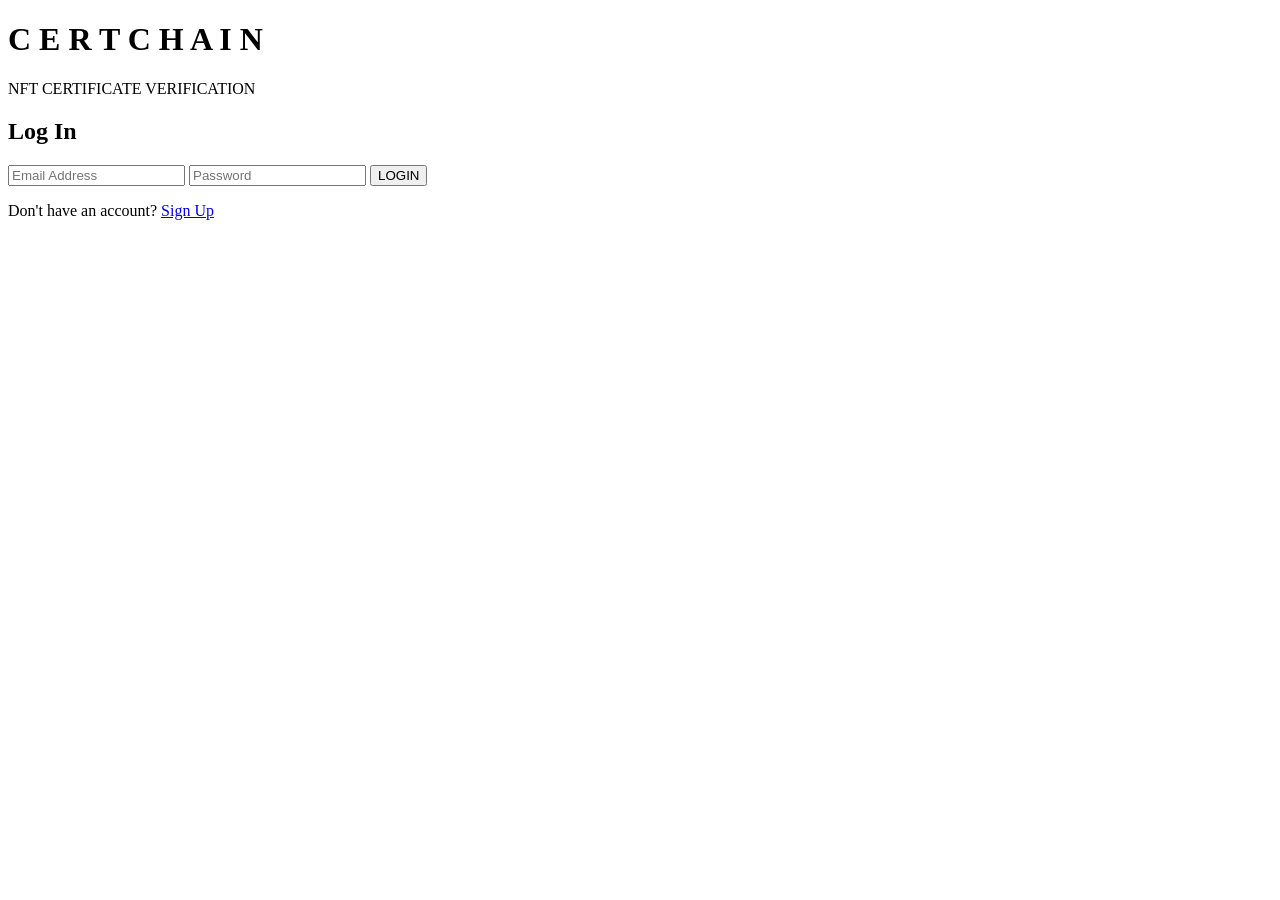
==== certchain-dashboard.html @ 542d5661 "Add files via upload" ====
<!DOCTYPE html>
<html lang="en">
<head>
<meta charset="UTF-8">
<meta name="viewport" content="width=device-width, initial-scale=1.0">
<title>CertChain — User Dashboard</title>
<link href="https://fonts.googleapis.com/css2?family=Barlow+Condensed:wght@400;600;700;800&family=Share+Tech+Mono&family=Barlow:wght@300;400;500&display=swap" rel="stylesheet">
<style>
  :root {
    --bg: #06080f;
    --surface: #0d1117;
    --surface2: #111827;
    --border: rgba(0,255,220,0.15);
    --border2: rgba(0,255,220,0.08);
    --cyan: #00ffd4;
    --cyan-dim: rgba(0,255,212,0.12);
    --cyan-glow: rgba(0,255,212,0.35);
    --white: #e8f0f7;
    --muted: #6b7a8d;
    --accent: #f0c040;
    --red: #ff4d6d;
    --green: #00e5a0;
  }

  * { margin: 0; padding: 0; box-sizing: border-box; }

  body {
    background: var(--bg);
    color: var(--white);
    font-family: 'Barlow', sans-serif;
    min-height: 100vh;
    overflow-x: hidden;
  }

  /* Starfield */
  .stars {
    position: fixed;
    inset: 0;
    pointer-events: none;
    z-index: 0;
    overflow: hidden;
  }
  .star {
    position: absolute;
    border-radius: 50%;
    background: white;
    animation: twinkle var(--d) ease-in-out infinite alternate;
  }
  @keyframes twinkle { from { opacity: 0.1; } to { opacity: 0.6; } }

  /* Ambient blobs */
  .blob {
    position: fixed;
    border-radius: 50%;
    filter: blur(80px);
    pointer-events: none;
    z-index: 0;
    animation: drift 12s ease-in-out infinite alternate;
  }
  .blob1 { width: 400px; height: 400px; background: rgba(0,255,212,0.05); top: -100px; left: -100px; }
  .blob2 { width: 300px; height: 300px; background: rgba(240,192,64,0.04); bottom: 100px; right: 0; animation-delay: -6s; }
  @keyframes drift { from { transform: translate(0,0); } to { transform: translate(30px, 20px); } }

  /* NAV */
  nav {
    position: sticky;
    top: 0;
    z-index: 100;
    display: flex;
    align-items: center;
    justify-content: space-between;
    padding: 0 40px;
    height: 60px;
    background: rgba(6,8,15,0.85);
    backdrop-filter: blur(16px);
    border-bottom: 1px solid var(--border2);
  }
  .nav-logo {
    font-family: 'Barlow Condensed', sans-serif;
    font-size: 20px;
    font-weight: 800;
    letter-spacing: 2px;
    text-transform: uppercase;
  }
  .nav-logo span { color: var(--cyan); }
  .nav-right { display: flex; align-items: center; gap: 12px; }
  .nav-badge {
    display: flex;
    align-items: center;
    gap: 8px;
    padding: 6px 14px;
    border: 1px solid var(--border);
    background: var(--cyan-dim);
    font-family: 'Share Tech Mono', monospace;
    font-size: 11px;
    letter-spacing: 1px;
    text-transform: uppercase;
    color: var(--cyan);
    cursor: default;
  }
  .nav-dot { width: 7px; height: 7px; border-radius: 50%; background: var(--cyan); animation: pulse 2s ease-in-out infinite; }
  @keyframes pulse { 0%,100% { box-shadow: 0 0 0 0 var(--cyan-glow); } 50% { box-shadow: 0 0 0 6px transparent; } }
  .nav-btn {
    padding: 6px 14px;
    border: 1px solid var(--border);
    background: transparent;
    color: var(--muted);
    font-family: 'Share Tech Mono', monospace;
    font-size: 11px;
    letter-spacing: 1px;
    text-transform: uppercase;
    cursor: pointer;
    transition: all 0.2s;
  }
  .nav-btn:hover { border-color: var(--cyan); color: var(--cyan); }

  /* LAYOUT */
  main {
    position: relative;
    z-index: 1;
    max-width: 1200px;
    margin: 0 auto;
    padding: 60px 40px 80px;
  }

  /* PAGE HEADER */
  .page-header {
    margin-bottom: 56px;
    animation: fadeUp 0.6s ease both;
  }
  .page-label {
    font-family: 'Share Tech Mono', monospace;
    font-size: 11px;
    letter-spacing: 3px;
    color: var(--cyan);
    text-transform: uppercase;
    margin-bottom: 12px;
    display: flex;
    align-items: center;
    gap: 10px;
  }
  .page-label::before { content: '//'; opacity: 0.5; }
  .page-label::after { content: ''; flex: 0 0 40px; height: 1px; background: var(--cyan); opacity: 0.4; }
  h1 {
    font-family: 'Barlow Condensed', sans-serif;
    font-size: clamp(52px, 7vw, 88px);
    font-weight: 800;
    line-height: 0.9;
    text-transform: uppercase;
    letter-spacing: -1px;
  }
  h1 .accent { color: var(--cyan); display: block; }
  .page-sub {
    margin-top: 16px;
    font-size: 14px;
    color: var(--muted);
    max-width: 420px;
    line-height: 1.6;
  }

  /* GRID */
  .grid { display: grid; gap: 24px; }
  .grid-2 { grid-template-columns: 1fr 1fr; }
  .grid-3 { grid-template-columns: 1fr 1fr 1fr; }

  /* CARD */
  .card {
    background: var(--surface);
    border: 1px solid var(--border2);
    padding: 32px;
    position: relative;
    overflow: hidden;
    transition: border-color 0.3s, transform 0.3s;
    animation: fadeUp 0.6s ease both;
  }
  .card::before {
    content: '';
    position: absolute;
    inset: 0;
    background: linear-gradient(135deg, var(--cyan-dim) 0%, transparent 60%);
    opacity: 0;
    transition: opacity 0.3s;
  }
  .card:hover { border-color: var(--border); transform: translateY(-2px); }
  .card:hover::before { opacity: 1; }
  .card-corner {
    position: absolute;
    top: 0; right: 0;
    width: 32px; height: 32px;
    border-left: 1px solid var(--border);
    border-bottom: 1px solid var(--border);
    transform: translate(1px,-1px);
    pointer-events: none;
  }

  /* USER PROFILE CARD */
  .profile-card { grid-column: 1 / -1; animation-delay: 0.1s; }
  .profile-inner { display: flex; align-items: center; gap: 32px; }
  .avatar {
    width: 80px; height: 80px;
    border-radius: 50%;
    border: 2px solid var(--cyan);
    background: linear-gradient(135deg, #0d2b26, #091a28);
    display: flex; align-items: center; justify-content: center;
    font-family: 'Barlow Condensed', sans-serif;
    font-size: 32px;
    font-weight: 800;
    color: var(--cyan);
    flex-shrink: 0;
    position: relative;
  }
  .avatar-ring {
    position: absolute;
    inset: -6px;
    border-radius: 50%;
    border: 1px solid var(--cyan-glow);
    animation: spin 8s linear infinite;
  }
  @keyframes spin { to { transform: rotate(360deg); } }
  .avatar-ring::after {
    content: '';
    position: absolute;
    top: 0; left: 50%;
    width: 5px; height: 5px;
    border-radius: 50%;
    background: var(--cyan);
    transform: translate(-50%, -50%);
  }
  .profile-info { flex: 1; }
  .profile-name {
    font-family: 'Barlow Condensed', sans-serif;
    font-size: 32px;
    font-weight: 800;
    text-transform: uppercase;
    letter-spacing: 1px;
    line-height: 1;
  }
  .profile-id {
    font-family: 'Share Tech Mono', monospace;
    font-size: 11px;
    color: var(--cyan);
    letter-spacing: 2px;
    margin-top: 6px;
    opacity: 0.8;
  }
  .profile-meta { display: flex; gap: 24px; margin-top: 16px; }
  .meta-item { display: flex; flex-direction: column; gap: 4px; }
  .meta-label {
    font-family: 'Share Tech Mono', monospace;
    font-size: 9px;
    letter-spacing: 2px;
    color: var(--muted);
    text-transform: uppercase;
  }
  .meta-value { font-size: 13px; color: var(--white); font-weight: 500; }
  .status-badge {
    display: inline-flex;
    align-items: center;
    gap: 6px;
    padding: 4px 10px;
    background: rgba(0,229,160,0.1);
    border: 1px solid rgba(0,229,160,0.25);
    font-family: 'Share Tech Mono', monospace;
    font-size: 10px;
    letter-spacing: 1.5px;
    color: var(--green);
    text-transform: uppercase;
  }
  .status-dot { width: 6px; height: 6px; border-radius: 50%; background: var(--green); }

  .profile-stats { display: flex; flex-direction: column; gap: 12px; align-items: flex-end; }
  .stat-box {
    text-align: center;
    padding: 12px 20px;
    border: 1px solid var(--border2);
    background: rgba(0,255,212,0.03);
    min-width: 90px;
  }
  .stat-num {
    font-family: 'Barlow Condensed', sans-serif;
    font-size: 28px;
    font-weight: 800;
    color: var(--cyan);
    line-height: 1;
  }
  .stat-label {
    font-family: 'Share Tech Mono', monospace;
    font-size: 9px;
    letter-spacing: 1.5px;
    color: var(--muted);
    text-transform: uppercase;
    margin-top: 4px;
  }

  /* ACTION CARDS */
  .action-card { cursor: pointer; animation-delay: 0.2s; }
  .action-card:nth-child(2) { animation-delay: 0.3s; }
  .action-card-icon {
    width: 48px; height: 48px;
    border: 1px solid var(--border);
    display: flex; align-items: center; justify-content: center;
    margin-bottom: 20px;
    position: relative;
  }
  .action-card-icon svg { width: 22px; height: 22px; }
  .action-card-icon::after {
    content: '';
    position: absolute;
    inset: 3px;
    background: var(--cyan-dim);
    opacity: 0;
    transition: opacity 0.3s;
  }
  .action-card:hover .action-card-icon::after { opacity: 1; }
  .action-card-title {
    font-family: 'Barlow Condensed', sans-serif;
    font-size: 26px;
    font-weight: 800;
    text-transform: uppercase;
    letter-spacing: 1px;
    line-height: 1;
    margin-bottom: 8px;
  }
  .action-card-title span { color: var(--cyan); display: block; }
  .action-card-desc { font-size: 13px; color: var(--muted); line-height: 1.6; margin-bottom: 24px; }
  .action-btn {
    display: inline-flex;
    align-items: center;
    gap: 10px;
    padding: 12px 24px;
    background: transparent;
    border: 1px solid var(--cyan);
    color: var(--cyan);
    font-family: 'Share Tech Mono', monospace;
    font-size: 11px;
    letter-spacing: 2px;
    text-transform: uppercase;
    cursor: pointer;
    transition: all 0.25s;
    position: relative;
    overflow: hidden;
  }
  .action-btn::before {
    content: '';
    position: absolute;
    inset: 0;
    background: var(--cyan);
    transform: translateX(-100%);
    transition: transform 0.25s;
    z-index: -1;
  }
  .action-btn:hover { color: var(--bg); }
  .action-btn:hover::before { transform: translateX(0); }
  .action-btn-alt {
    border-color: var(--accent);
    color: var(--accent);
  }
  .action-btn-alt::before { background: var(--accent); }

  /* CERTIFICATES TABLE */
  .cert-section { animation-delay: 0.35s; }
  .section-head {
    display: flex;
    align-items: center;
    justify-content: space-between;
    margin-bottom: 20px;
  }
  .section-title {
    font-family: 'Barlow Condensed', sans-serif;
    font-size: 18px;
    font-weight: 700;
    text-transform: uppercase;
    letter-spacing: 2px;
    display: flex;
    align-items: center;
    gap: 10px;
  }
  .section-title::before {
    content: '';
    width: 4px; height: 18px;
    background: var(--cyan);
  }
  .section-count {
    font-family: 'Share Tech Mono', monospace;
    font-size: 11px;
    color: var(--muted);
    letter-spacing: 1px;
  }

  .cert-table { width: 100%; border-collapse: collapse; }
  .cert-table th {
    font-family: 'Share Tech Mono', monospace;
    font-size: 9px;
    letter-spacing: 2px;
    color: var(--muted);
    text-transform: uppercase;
    padding: 10px 16px;
    text-align: left;
    border-bottom: 1px solid var(--border2);
  }
  .cert-table td {
    padding: 14px 16px;
    font-size: 13px;
    border-bottom: 1px solid var(--border2);
    transition: background 0.2s;
  }
  .cert-table tr:hover td { background: rgba(0,255,212,0.03); }
  .cert-name { font-weight: 500; color: var(--white); }
  .cert-issuer { color: var(--muted); font-size: 12px; }
  .cert-hash {
    font-family: 'Share Tech Mono', monospace;
    font-size: 11px;
    color: var(--cyan);
    opacity: 0.7;
  }
  .cert-date { color: var(--muted); font-size: 12px; }
  .badge {
    display: inline-flex;
    align-items: center;
    gap: 5px;
    padding: 3px 10px;
    font-family: 'Share Tech Mono', monospace;
    font-size: 9px;
    letter-spacing: 1.5px;
    text-transform: uppercase;
    border: 1px solid;
  }
  .badge-valid { color: var(--green); border-color: rgba(0,229,160,0.3); background: rgba(0,229,160,0.08); }
  .badge-pending { color: var(--accent); border-color: rgba(240,192,64,0.3); background: rgba(240,192,64,0.08); }
  .badge-dot { width: 5px; height: 5px; border-radius: 50%; background: currentColor; }
  .view-link {
    font-family: 'Share Tech Mono', monospace;
    font-size: 10px;
    color: var(--cyan);
    letter-spacing: 1px;
    text-transform: uppercase;
    cursor: pointer;
    opacity: 0.7;
    transition: opacity 0.2s;
    background: none;
    border: none;
  }
  .view-link:hover { opacity: 1; }

  /* WALLET CARD */
  .wallet-card { animation-delay: 0.45s; }
  .wallet-addr {
    font-family: 'Share Tech Mono', monospace;
    font-size: 12px;
    color: var(--cyan);
    letter-spacing: 1px;
    word-break: break-all;
    margin: 16px 0;
    padding: 12px;
    border: 1px solid var(--border2);
    background: rgba(0,255,212,0.03);
    line-height: 1.6;
  }
  .wallet-copy {
    padding: 8px 16px;
    border: 1px solid var(--border);
    background: transparent;
    color: var(--muted);
    font-family: 'Share Tech Mono', monospace;
    font-size: 10px;
    letter-spacing: 1.5px;
    text-transform: uppercase;
    cursor: pointer;
    transition: all 0.2s;
  }
  .wallet-copy:hover { border-color: var(--cyan); color: var(--cyan); }

  /* ACTIVITY */
  .activity-card { animation-delay: 0.5s; }
  .activity-list { list-style: none; display: flex; flex-direction: column; gap: 0; }
  .activity-item {
    display: flex;
    align-items: flex-start;
    gap: 14px;
    padding: 14px 0;
    border-bottom: 1px solid var(--border2);
  }
  .activity-item:last-child { border-bottom: none; }
  .activity-icon {
    width: 32px; height: 32px;
    border: 1px solid var(--border);
    display: flex; align-items: center; justify-content: center;
    flex-shrink: 0;
    font-size: 14px;
  }
  .activity-text { flex: 1; }
  .activity-action { font-size: 13px; font-weight: 500; }
  .activity-detail { font-size: 11px; color: var(--muted); margin-top: 2px; font-family: 'Share Tech Mono', monospace; letter-spacing: 0.5px; }
  .activity-time { font-family: 'Share Tech Mono', monospace; font-size: 10px; color: var(--muted); letter-spacing: 1px; white-space: nowrap; }

  /* DIVIDER */
  .section-gap { margin-top: 40px; }

  /* ANIMATIONS */
  @keyframes fadeUp {
    from { opacity: 0; transform: translateY(20px); }
    to { opacity: 1; transform: translateY(0); }
  }

  /* MODAL OVERLAY */
  .modal-overlay {
    position: fixed;
    inset: 0;
    background: rgba(6,8,15,0.9);
    backdrop-filter: blur(8px);
    z-index: 200;
    display: flex;
    align-items: center;
    justify-content: center;
    opacity: 0;
    pointer-events: none;
    transition: opacity 0.3s;
  }
  .modal-overlay.active { opacity: 1; pointer-events: all; }
  .modal {
    background: var(--surface);
    border: 1px solid var(--border);
    padding: 40px;
    max-width: 480px;
    width: 90%;
    position: relative;
    transform: translateY(20px);
    transition: transform 0.3s;
  }
  .modal-overlay.active .modal { transform: translateY(0); }
  .modal-title {
    font-family: 'Barlow Condensed', sans-serif;
    font-size: 28px;
    font-weight: 800;
    text-transform: uppercase;
    letter-spacing: 1px;
    margin-bottom: 6px;
  }
  .modal-title span { color: var(--cyan); }
  .modal-sub { font-size: 13px; color: var(--muted); margin-bottom: 24px; line-height: 1.6; }
  .modal-close {
    position: absolute;
    top: 16px; right: 16px;
    background: none;
    border: 1px solid var(--border);
    color: var(--muted);
    width: 32px; height: 32px;
    cursor: pointer;
    font-size: 16px;
    display: flex; align-items: center; justify-content: center;
    transition: all 0.2s;
    font-family: 'Share Tech Mono', monospace;
  }
  .modal-close:hover { border-color: var(--cyan); color: var(--cyan); }
  .input-group { margin-bottom: 16px; }
  .input-label {
    font-family: 'Share Tech Mono', monospace;
    font-size: 9px;
    letter-spacing: 2px;
    color: var(--muted);
    text-transform: uppercase;
    margin-bottom: 8px;
    display: block;
  }
  .input-field {
    width: 100%;
    background: var(--surface2);
    border: 1px solid var(--border2);
    color: var(--white);
    padding: 12px 14px;
    font-family: 'Share Tech Mono', monospace;
    font-size: 12px;
    letter-spacing: 1px;
    outline: none;
    transition: border-color 0.2s;
  }
  .input-field:focus { border-color: var(--cyan); }
  .input-field::placeholder { color: var(--muted); opacity: 0.5; }

  .modal-result {
    padding: 16px;
    border: 1px solid var(--border2);
    background: rgba(0,255,212,0.03);
    margin-top: 16px;
    display: none;
  }
  .modal-result.show { display: block; }
  .result-valid { border-color: rgba(0,229,160,0.3); }
  .result-label {
    font-family: 'Share Tech Mono', monospace;
    font-size: 10px;
    letter-spacing: 2px;
    text-transform: uppercase;
    color: var(--green);
    margin-bottom: 8px;
    display: flex;
    align-items: center;
    gap: 8px;
  }
  .result-label::before { content: '✓'; }
  .result-detail { font-size: 13px; color: var(--white); line-height: 1.7; }
  .result-detail span { color: var(--muted); font-size: 12px; display: block; }

  @media (max-width: 768px) {
    .grid-2, .grid-3 { grid-template-columns: 1fr; }
    .profile-inner { flex-direction: column; align-items: flex-start; gap: 20px; }
    .profile-stats { flex-direction: row; align-items: flex-start; }
    nav { padding: 0 20px; }
    main { padding: 40px 20px; }
    .profile-meta { flex-wrap: wrap; gap: 16px; }
  }
</style>
</head>
<body>

<!-- Stars -->
<div class="stars" id="stars"></div>
<div class="blob blob1"></div>
<div class="blob blob2"></div>

<!-- NAV -->
<nav>
  <div class="nav-logo"><span>Cert</span>Chain</div>
  <div class="nav-right">
    <div class="nav-badge"><div class="nav-dot"></div> Dashboard</div>
    <button class="nav-btn" onclick="logout()">← Logout</button>
  </div>
</nav>

<!-- MAIN -->
<main>
  <!-- Page Header -->
  <div class="page-header">
    <div class="page-label">User Portal</div>
    <h1>MY <span class="accent">Dashboard</span></h1>
    <p class="page-sub">Manage your blockchain-verified credentials and track all certificate activity.</p>
  </div>

  <!-- Profile + Stats -->
  <div class="grid" style="animation-delay:0.05s">
    <div class="card profile-card">
      <div class="card-corner"></div>
      <div class="profile-inner">
        <div class="avatar">
          AK
          <div class="avatar-ring"></div>
        </div>
        <div class="profile-info">
          <div class="profile-name">Arjun Kumar</div>
          <div class="profile-id">UID // 0x7F3A9C2D1E8B</div>
          <div class="profile-meta">
            <div class="meta-item">
              <span class="meta-label">Email</span>
              <span class="meta-value">arjun.kumar@techcorp.in</span>
            </div>
            <div class="meta-item">
              <span class="meta-label">Member Since</span>
              <span class="meta-value">Jan 2024</span>
            </div>
            <div class="meta-item">
              <span class="meta-label">Status</span>
              <div class="status-badge"><div class="status-dot"></div> Verified</div>
            </div>
          </div>
        </div>
        <div class="profile-stats">
          <div class="stat-box">
            <div class="stat-num">06</div>
            <div class="stat-label">Certs</div>
          </div>
          <div class="stat-box">
            <div class="stat-num">04</div>
            <div class="stat-label">Active</div>
          </div>
        </div>
      </div>
    </div>
  </div>

  <!-- Action Cards -->
  <div class="grid grid-2 section-gap">
    <div class="card action-card" onclick="openVerify()">
      <div class="card-corner"></div>
      <div class="action-card-icon">
        <svg viewBox="0 0 24 24" fill="none" stroke="var(--cyan)" stroke-width="1.5">
          <path d="M9 12l2 2 4-4m6 2a9 9 0 11-18 0 9 9 0 0118 0z"/>
        </svg>
      </div>
      <div class="action-card-title">Verify <span>Certificate</span></div>
      <div class="action-card-desc">Instantly authenticate any certificate on the blockchain. Enter a certificate ID or hash to confirm its validity and origin.</div>
      <button class="action-btn" onclick="openVerify(); event.stopPropagation()">
        <svg width="12" height="12" viewBox="0 0 24 24" fill="none" stroke="currentColor" stroke-width="2"><path d="M9 12l2 2 4-4"/><circle cx="12" cy="12" r="10"/></svg>
        Verify Now
      </button>
    </div>

    <div class="card action-card" onclick="openMyCerts()">
      <div class="card-corner"></div>
      <div class="action-card-icon">
        <svg viewBox="0 0 24 24" fill="none" stroke="var(--accent)" stroke-width="1.5">
          <path d="M9 5H7a2 2 0 00-2 2v12a2 2 0 002 2h10a2 2 0 002-2V7a2 2 0 00-2-2h-2M9 5a2 2 0 002 2h2a2 2 0 002-2M9 5a2 2 0 012-2h2a2 2 0 012 2"/>
        </svg>
      </div>
      <div class="action-card-title">My <span style="color:var(--accent)">Certificates</span></div>
      <div class="action-card-desc">View, download, and share all your issued NFT certificates. Each credential is permanently recorded on the blockchain.</div>
      <button class="action-btn action-btn-alt" onclick="openMyCerts(); event.stopPropagation()">
        <svg width="12" height="12" viewBox="0 0 24 24" fill="none" stroke="currentColor" stroke-width="2"><path d="M9 5H7a2 2 0 00-2 2v12a2 2 0 002 2h10a2 2 0 002-2V7a2 2 0 00-2-2h-2"/></svg>
        View Certificates
      </button>
    </div>
  </div>

  <!-- Certificates Table -->
  <div class="section-gap">
    <div class="card cert-section">
      <div class="card-corner"></div>
      <div class="section-head">
        <div class="section-title">Recent Certificates</div>
        <div class="section-count">Showing 4 of 6</div>
      </div>
      <table class="cert-table">
        <thead>
          <tr>
            <th>Certificate</th>
            <th>Issuer</th>
            <th>Hash</th>
            <th>Issued</th>
            <th>Status</th>
            <th></th>
          </tr>
        </thead>
        <tbody>
          <tr>
            <td><div class="cert-name">Advanced Web Development</div></td>
            <td><div class="cert-issuer">MIT OpenCourseWare</div></td>
            <td><div class="cert-hash">0x3f9a…d812</div></td>
            <td><div class="cert-date">15 Jan 2025</div></td>
            <td><div class="badge badge-valid"><div class="badge-dot"></div>Valid</div></td>
            <td><button class="view-link">View →</button></td>
          </tr>
          <tr>
            <td><div class="cert-name">Blockchain Fundamentals</div></td>
            <td><div class="cert-issuer">Coursera / IBM</div></td>
            <td><div class="cert-hash">0xa1c7…e290</div></td>
            <td><div class="cert-date">03 Nov 2024</div></td>
            <td><div class="badge badge-valid"><div class="badge-dot"></div>Valid</div></td>
            <td><button class="view-link">View →</button></td>
          </tr>
          <tr>
            <td><div class="cert-name">Smart Contract Security</div></td>
            <td><div class="cert-issuer">Cyfrin Updraft</div></td>
            <td><div class="cert-hash">0x88b3…f41a</div></td>
            <td><div class="cert-date">22 Aug 2024</div></td>
            <td><div class="badge badge-pending"><div class="badge-dot"></div>Pending</div></td>
            <td><button class="view-link">View →</button></td>
          </tr>
          <tr>
            <td><div class="cert-name">Data Science Professional</div></td>
            <td><div class="cert-issuer">Google / Coursera</div></td>
            <td><div class="cert-hash">0x2d5e…9c03</div></td>
            <td><div class="cert-date">11 May 2024</div></td>
            <td><div class="badge badge-valid"><div class="badge-dot"></div>Valid</div></td>
            <td><button class="view-link">View →</button></td>
          </tr>
        </tbody>
      </table>
    </div>
  </div>

  <!-- Wallet + Activity -->
  <div class="grid grid-2 section-gap">
    <div class="card wallet-card">
      <div class="card-corner"></div>
      <div class="section-title" style="margin-bottom:16px">Wallet Address</div>
      <div class="wallet-addr">0x7F3A9C2D1E8B4F5A6C7D8E9F0A1B2C3D4E5F6A7B8C9D0E1F2A3B4C5D6E7F8A</div>
      <button class="wallet-copy" onclick="copyAddr(this)">⎘ Copy Address</button>
    </div>
    <div class="card activity-card">
      <div class="card-corner"></div>
      <div class="section-title" style="margin-bottom:16px">Recent Activity</div>
      <ul class="activity-list">
        <li class="activity-item">
          <div class="activity-icon">✓</div>
          <div class="activity-text">
            <div class="activity-action">Certificate Verified</div>
            <div class="activity-detail">Advanced Web Development · MIT</div>
          </div>
          <div class="activity-time">2h ago</div>
        </li>
        <li class="activity-item">
          <div class="activity-icon">⬇</div>
          <div class="activity-text">
            <div class="activity-action">Certificate Downloaded</div>
            <div class="activity-detail">Data Science Professional</div>
          </div>
          <div class="activity-time">1d ago</div>
        </li>
        <li class="activity-item">
          <div class="activity-icon">◈</div>
          <div class="activity-text">
            <div class="activity-action">NFT Minted</div>
            <div class="activity-detail">Blockchain Fundamentals · IBM</div>
          </div>
          <div class="activity-time">3d ago</div>
        </li>
      </ul>
    </div>
  </div>
</main>

<!-- VERIFY MODAL -->
<div class="modal-overlay" id="verifyModal">
  <div class="modal">
    <button class="modal-close" onclick="closeModal('verifyModal')">✕</button>
    <div class="page-label" style="margin-bottom:8px">Authentication</div>
    <div class="modal-title">Verify <span>Certificate</span></div>
    <div class="modal-sub">Enter a certificate ID or blockchain hash to verify its authenticity on-chain.</div>
    <div class="input-group">
      <label class="input-label">Certificate ID or Hash</label>
      <input class="input-field" type="text" placeholder="e.g. 0x3f9a...d812 or CERT-2024-MIT-001" id="verifyInput">
    </div>
    <button class="action-btn" style="width:100%; justify-content:center;" onclick="runVerify()">
      Verify on Blockchain
    </button>
    <div class="modal-result result-valid" id="verifyResult">
      <div class="result-label">Certificate Authenticated</div>
      <div class="result-detail">
        Advanced Web Development
        <span>Issued by MIT OpenCourseWare · 15 Jan 2025</span>
        <span>Recipient: Arjun Kumar · 0x7F3A…8A</span>
        <span>Block: #18,924,301 · Ethereum Mainnet</span>
      </div>
    </div>
  </div>
</div>

<!-- MY CERTS MODAL -->
<div class="modal-overlay" id="certsModal">
  <div class="modal" style="max-width:560px">
    <button class="modal-close" onclick="closeModal('certsModal')">✕</button>
    <div class="page-label" style="margin-bottom:8px">Credentials</div>
    <div class="modal-title">My <span style="color:var(--accent)">Certificates</span></div>
    <div class="modal-sub">All your blockchain-verified NFT certificates. Each is permanently recorded on-chain.</div>
    <div style="display:flex;flex-direction:column;gap:10px;">
      <div style="padding:14px;border:1px solid var(--border2);background:rgba(0,255,212,0.02);display:flex;align-items:center;gap:16px;cursor:pointer;transition:border-color 0.2s" onmouseover="this.style.borderColor='var(--border)'" onmouseout="this.style.borderColor='var(--border2)'">
        <div style="width:36px;height:36px;border:1px solid var(--border);display:flex;align-items:center;justify-content:center;font-size:14px;color:var(--cyan)">◈</div>
        <div style="flex:1">
          <div style="font-size:13px;font-weight:500">Advanced Web Development</div>
          <div style="font-size:11px;color:var(--muted);font-family:'Share Tech Mono',monospace;margin-top:2px">MIT OpenCourseWare · Jan 2025</div>
        </div>
        <div class="badge badge-valid"><div class="badge-dot"></div>Valid</div>
      </div>
      <div style="padding:14px;border:1px solid var(--border2);background:rgba(0,255,212,0.02);display:flex;align-items:center;gap:16px;cursor:pointer;transition:border-color 0.2s" onmouseover="this.style.borderColor='var(--border)'" onmouseout="this.style.borderColor='var(--border2)'">
        <div style="width:36px;height:36px;border:1px solid var(--border);display:flex;align-items:center;justify-content:center;font-size:14px;color:var(--cyan)">◈</div>
        <div style="flex:1">
          <div style="font-size:13px;font-weight:500">Blockchain Fundamentals</div>
          <div style="font-size:11px;color:var(--muted);font-family:'Share Tech Mono',monospace;margin-top:2px">Coursera / IBM · Nov 2024</div>
        </div>
        <div class="badge badge-valid"><div class="badge-dot"></div>Valid</div>
      </div>
      <div style="padding:14px;border:1px solid var(--border2);background:rgba(0,255,212,0.02);display:flex;align-items:center;gap:16px;cursor:pointer;transition:border-color 0.2s" onmouseover="this.style.borderColor='var(--border)'" onmouseout="this.style.borderColor='var(--border2)'">
        <div style="width:36px;height:36px;border:1px solid var(--border);display:flex;align-items:center;justify-content:center;font-size:14px;color:var(--accent)">◈</div>
        <div style="flex:1">
          <div style="font-size:13px;font-weight:500">Smart Contract Security</div>
          <div style="font-size:11px;color:var(--muted);font-family:'Share Tech Mono',monospace;margin-top:2px">Cyfrin Updraft · Aug 2024</div>
        </div>
        <div class="badge badge-pending"><div class="badge-dot"></div>Pending</div>
      </div>
      <div style="padding:14px;border:1px solid var(--border2);background:rgba(0,255,212,0.02);display:flex;align-items:center;gap:16px;cursor:pointer;transition:border-color 0.2s" onmouseover="this.style.borderColor='var(--border)'" onmouseout="this.style.borderColor='var(--border2)'">
        <div style="width:36px;height:36px;border:1px solid var(--border);display:flex;align-items:center;justify-content:center;font-size:14px;color:var(--cyan)">◈</div>
        <div style="flex:1">
          <div style="font-size:13px;font-weight:500">Data Science Professional</div>
          <div style="font-size:11px;color:var(--muted);font-family:'Share Tech Mono',monospace;margin-top:2px">Google / Coursera · May 2024</div>
        </div>
        <div class="badge badge-valid"><div class="badge-dot"></div>Valid</div>
      </div>
    </div>
  </div>
</div>

<script>
  document.addEventListener('DOMContentLoaded', () => {
    const userDataString = localStorage.getItem('certchainUser');

    // If no user is logged in, redirect to the login page
    if (!userDataString) {
      window.location.href = 'login.html';
      return;
    }

    const user = JSON.parse(userDataString);
    const email = user.email || 'user@example.com';

    // --- Derive name and initials from email ---
    let name = 'User';
    let initials = 'U';
    const emailPrefix = email.split('@')[0];

    if (emailPrefix) {
      // Capitalize parts of the name separated by dots or dashes
      name = emailPrefix.replace(/[._-]/g, ' ').replace(/\b\w/g, char => char.toUpperCase());
    }

    const nameParts = name.split(' ');
    if (nameParts.length > 1 && nameParts[1]) {
      initials = nameParts[0].charAt(0) + nameParts[nameParts.length - 1].charAt(0);
    } else if (name.length > 1) {
      initials = name.substring(0, 2).toUpperCase();
    } else {
      initials = name.charAt(0).toUpperCase();
    }

    // --- Generate a consistent User ID from email ---
    let hash = 0;
    for (let i = 0; i < email.length; i++) {
        hash = email.charCodeAt(i) + ((hash << 5) - hash);
    }
    const userId = '0x' + (hash >>> 0).toString(16).toUpperCase().padStart(8, '0') + '1E8B';

    // --- Update the DOM with the new user details ---
    document.querySelector('.avatar').innerHTML = `${initials}<div class="avatar-ring"></div>`;
    document.querySelector('.profile-name').textContent = name;
    document.querySelector('.profile-id').textContent = `UID // ${userId}`;
    document.querySelector('.profile-meta .meta-item:nth-child(1) .meta-value').textContent = email;
  });

  // Starfield
  const container = document.getElementById('stars');
  for (let i = 0; i < 120; i++) {
    const s = document.createElement('div');
    s.className = 'star';
    const size = Math.random() * 2 + 0.5;
    s.style.cssText = `width:${size}px;height:${size}px;top:${Math.random()*100}%;left:${Math.random()*100}%;--d:${2+Math.random()*4}s;animation-delay:${Math.random()*4}s`;
    container.appendChild(s);
  }

  function openVerify() {
    document.getElementById('verifyModal').classList.add('active');
    document.getElementById('verifyResult').classList.remove('show');
    document.getElementById('verifyInput').value = '';
  }
  function openMyCerts() {
    document.getElementById('certsModal').classList.add('active');
  }
  function closeModal(id) {
    document.getElementById(id).classList.remove('active');
  }
  function runVerify() {
    const val = document.getElementById('verifyInput').value.trim();
    if (val.length > 3) {
      document.getElementById('verifyResult').classList.add('show');
    }
  }
  function copyAddr(btn) {
    btn.textContent = '✓ Copied!';
    btn.style.color = 'var(--green)';
    btn.style.borderColor = 'rgba(0,229,160,0.3)';
    setTimeout(() => {
      btn.textContent = '⎘ Copy Address';
      btn.style.color = '';
      btn.style.borderColor = '';
    }, 2000);
  }
  function logout() {
    if (confirm('Log out of CertChain?')) {
      // Clear user data from storage on logout
      localStorage.removeItem('certchainUser');

      document.body.style.opacity = '0';
      document.body.style.transition = 'opacity 0.5s';
      setTimeout(() => {
        window.location.href = 'login.html';
      }, 500); // Wait for fade-out animation
    }
  }
  // Close modal on backdrop click
  document.querySelectorAll('.modal-overlay').forEach(m => {
    m.addEventListener('click', e => { if (e.target === m) m.classList.remove('active'); });
  });
  // Enter key for verify
  document.getElementById('verifyInput').addEventListener('keydown', e => {
    if (e.key === 'Enter') runVerify();
  });
</script>
</body>
</html>
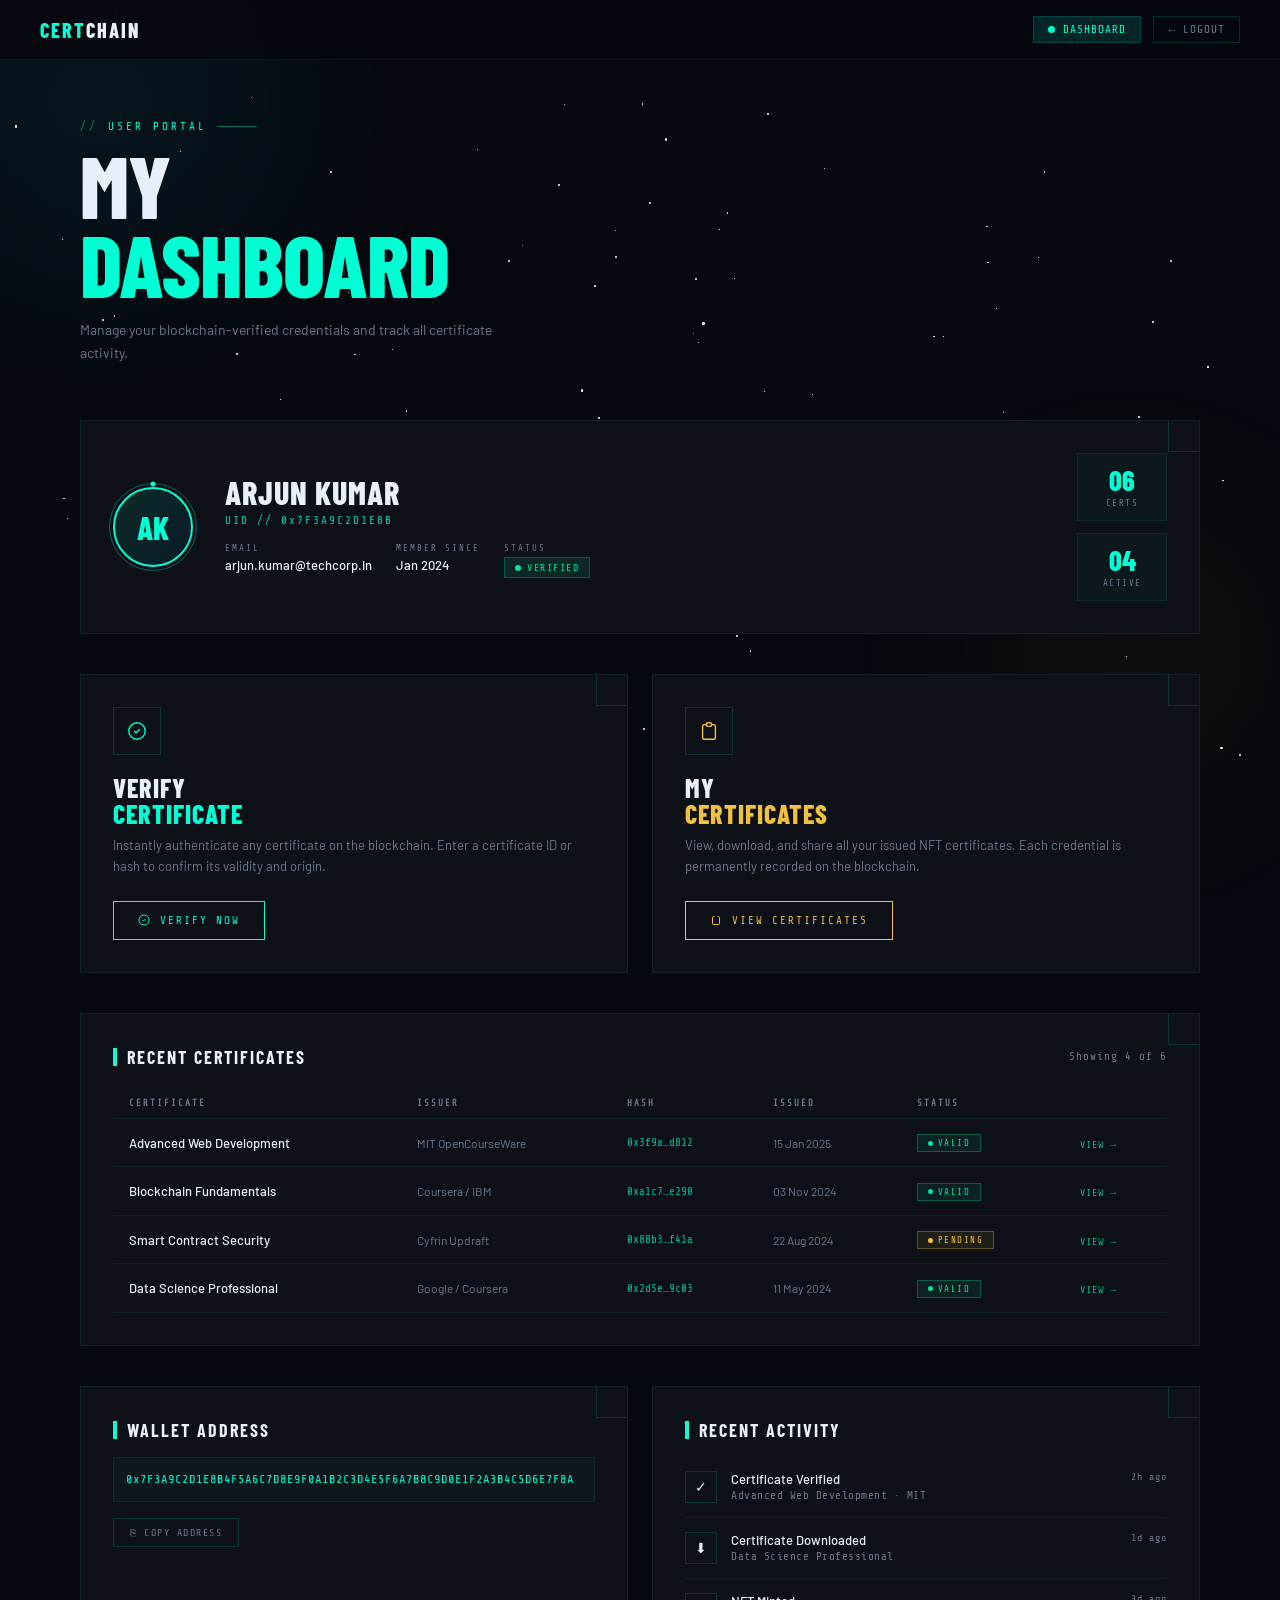
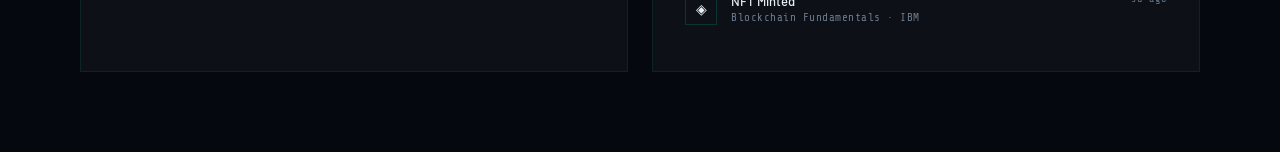
==== commit e1177165: "Add files via upload" ====
--- a/certchain-dashboard.html
+++ b/certchain-dashboard.html
@@ -642,16 +642,16 @@
       <div class="card-corner"></div>
       <div class="profile-inner">
         <div class="avatar">
-          AK
+          <span id="userInitials">AK</span>
           <div class="avatar-ring"></div>
         </div>
         <div class="profile-info">
-          <div class="profile-name">Arjun Kumar</div>
+          <div class="profile-name" id="userName">Arjun Kumar</div>
           <div class="profile-id">UID // 0x7F3A9C2D1E8B</div>
           <div class="profile-meta">
             <div class="meta-item">
               <span class="meta-label">Email</span>
-              <span class="meta-value">arjun.kumar@techcorp.in</span>
+              <span class="meta-value" id="userEmail">arjun.kumar@techcorp.in</span>
             </div>
             <div class="meta-item">
               <span class="meta-label">Member Since</span>
@@ -879,51 +879,6 @@
 </div>
 
 <script>
-  document.addEventListener('DOMContentLoaded', () => {
-    const userDataString = localStorage.getItem('certchainUser');
-
-    // If no user is logged in, redirect to the login page
-    if (!userDataString) {
-      window.location.href = 'login.html';
-      return;
-    }
-
-    const user = JSON.parse(userDataString);
-    const email = user.email || 'user@example.com';
-
-    // --- Derive name and initials from email ---
-    let name = 'User';
-    let initials = 'U';
-    const emailPrefix = email.split('@')[0];
-
-    if (emailPrefix) {
-      // Capitalize parts of the name separated by dots or dashes
-      name = emailPrefix.replace(/[._-]/g, ' ').replace(/\b\w/g, char => char.toUpperCase());
-    }
-
-    const nameParts = name.split(' ');
-    if (nameParts.length > 1 && nameParts[1]) {
-      initials = nameParts[0].charAt(0) + nameParts[nameParts.length - 1].charAt(0);
-    } else if (name.length > 1) {
-      initials = name.substring(0, 2).toUpperCase();
-    } else {
-      initials = name.charAt(0).toUpperCase();
-    }
-
-    // --- Generate a consistent User ID from email ---
-    let hash = 0;
-    for (let i = 0; i < email.length; i++) {
-        hash = email.charCodeAt(i) + ((hash << 5) - hash);
-    }
-    const userId = '0x' + (hash >>> 0).toString(16).toUpperCase().padStart(8, '0') + '1E8B';
-
-    // --- Update the DOM with the new user details ---
-    document.querySelector('.avatar').innerHTML = `${initials}<div class="avatar-ring"></div>`;
-    document.querySelector('.profile-name').textContent = name;
-    document.querySelector('.profile-id').textContent = `UID // ${userId}`;
-    document.querySelector('.profile-meta .meta-item:nth-child(1) .meta-value').textContent = email;
-  });
-
   // Starfield
   const container = document.getElementById('stars');
   for (let i = 0; i < 120; i++) {
@@ -963,16 +918,35 @@
   }
   function logout() {
     if (confirm('Log out of CertChain?')) {
-      // Clear user data from storage on logout
-      localStorage.removeItem('certchainUser');
-
       document.body.style.opacity = '0';
       document.body.style.transition = 'opacity 0.5s';
-      setTimeout(() => {
-        window.location.href = 'login.html';
-      }, 500); // Wait for fade-out animation
+      localStorage.removeItem('certchainUser'); // Clear the session
+      setTimeout(() => window.location.href = 'login.html', 500); // Redirect to login
     }
   }
+
+  // Load user data from localStorage and update the dashboard
+  window.addEventListener('DOMContentLoaded', () => {
+    const storedUser = localStorage.getItem('certchainUser');
+    if (storedUser) {
+      const userData = JSON.parse(storedUser);
+      if (userData.email) {
+        const emailOrUsername = userData.email;
+        document.getElementById('userEmail').textContent = emailOrUsername;
+        
+        // Format display name from email (e.g., "arjun.kumar@techcorp.in" -> "Arjun Kumar")
+        let namePart = emailOrUsername.split('@')[0];
+        let formattedName = namePart.split(/[._-]/).map(part => part.charAt(0).toUpperCase() + part.slice(1)).join(' ');
+        document.getElementById('userName').textContent = formattedName;
+        
+        // Generate and set initials (e.g., "Arjun Kumar" -> "AK")
+        let nameWords = formattedName.split(' ');
+        let initials = nameWords.length > 1 ? (nameWords[0].charAt(0) + nameWords[1].charAt(0)) : formattedName.substring(0, 2);
+        document.getElementById('userInitials').textContent = initials.toUpperCase();
+      }
+    }
+  });
+
   // Close modal on backdrop click
   document.querySelectorAll('.modal-overlay').forEach(m => {
     m.addEventListener('click', e => { if (e.target === m) m.classList.remove('active'); });
